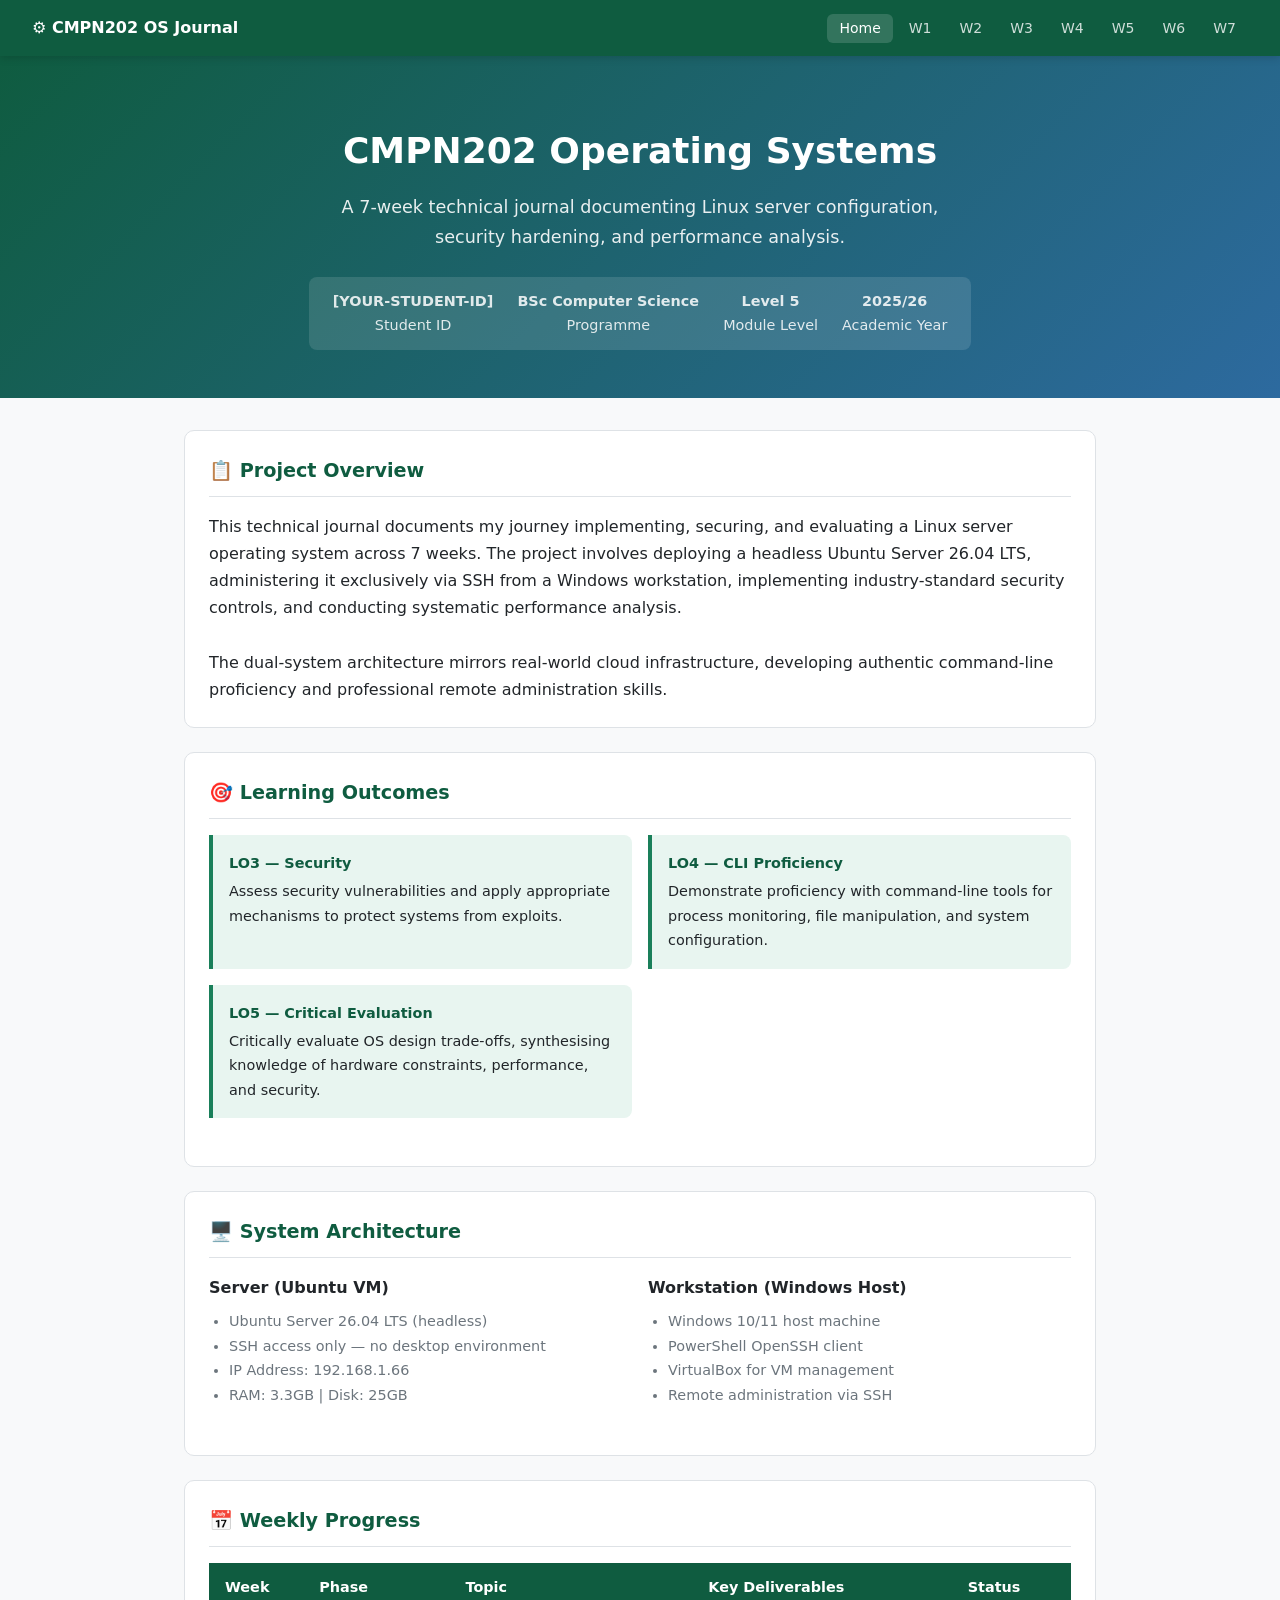
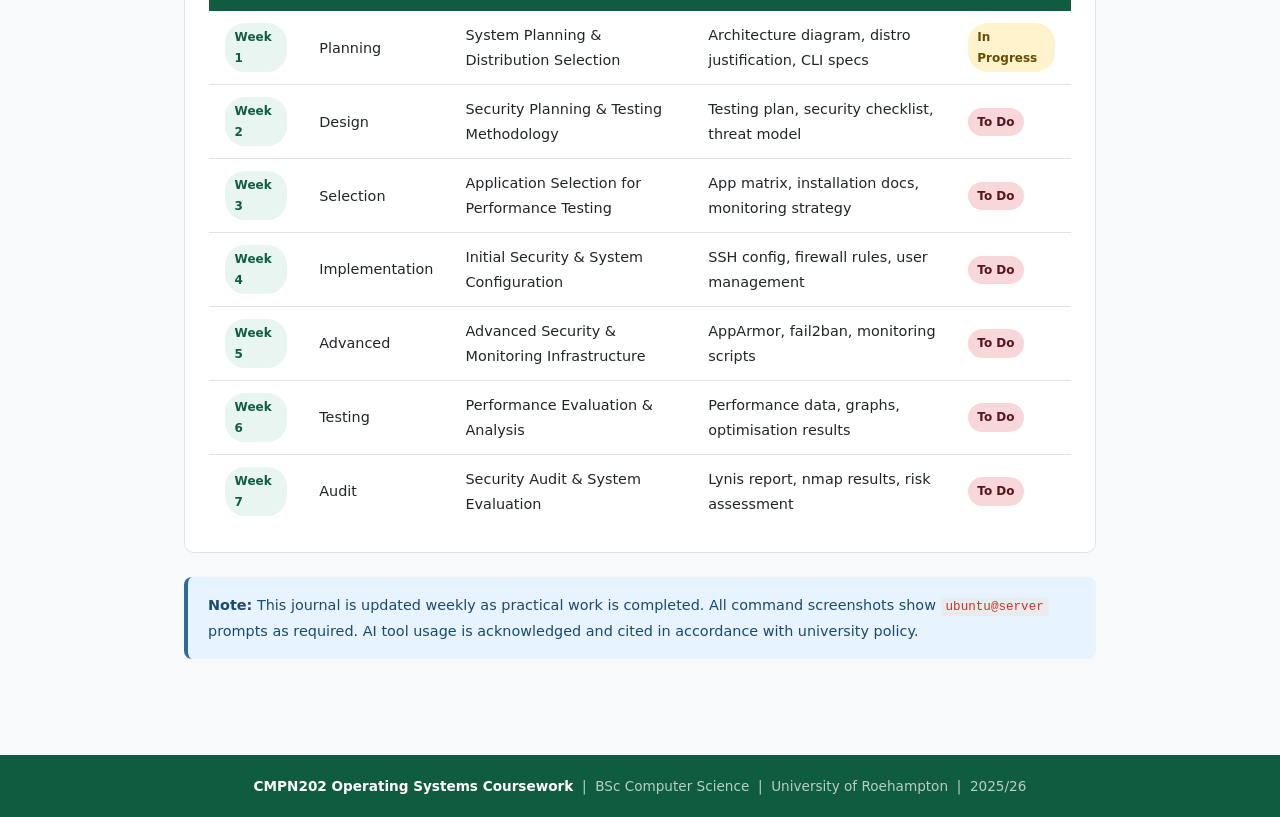
==== index.html @ 2b20d47f "Create index.html" ====
<!DOCTYPE html>
<html lang="en">
<head>
  <meta charset="UTF-8">
  <meta name="viewport" content="width=device-width, initial-scale=1.0">
  <title>CMPN202 OS Journal | [YOUR-STUDENT-ID]</title>
  <link rel="stylesheet" href="style.css">
</head>
<body>

<nav>
  <a href="index.html" class="brand">⚙️ CMPN202 OS Journal</a>
  <ul class="nav-links">
    <li><a href="index.html" class="active">Home</a></li>
    <li><a href="weeks/week1.html">W1</a></li>
    <li><a href="weeks/week2.html">W2</a></li>
    <li><a href="weeks/week3.html">W3</a></li>
    <li><a href="weeks/week4.html">W4</a></li>
    <li><a href="weeks/week5.html">W5</a></li>
    <li><a href="weeks/week6.html">W6</a></li>
    <li><a href="weeks/week7.html">W7</a></li>
  </ul>
</nav>

<div class="hero">
  <h1>CMPN202 Operating Systems</h1>
  <p>A 7-week technical journal documenting Linux server configuration, security hardening, and performance analysis.</p>
  <div class="meta">
    <span><strong>[YOUR-STUDENT-ID]</strong>Student ID</span>
    <span><strong>BSc Computer Science</strong>Programme</span>
    <span><strong>Level 5</strong>Module Level</span>
    <span><strong>2025/26</strong>Academic Year</span>
  </div>
</div>

<div class="container">

  <div class="card">
    <h2>📋 Project Overview</h2>
    <p>This technical journal documents my journey implementing, securing, and evaluating a Linux server operating system across 7 weeks. The project involves deploying a headless Ubuntu Server 26.04 LTS, administering it exclusively via SSH from a Windows workstation, implementing industry-standard security controls, and conducting systematic performance analysis.</p>
    <br>
    <p>The dual-system architecture mirrors real-world cloud infrastructure, developing authentic command-line proficiency and professional remote administration skills.</p>
  </div>

  <div class="card">
    <h2>🎯 Learning Outcomes</h2>
    <div class="grid-2">
      <div class="lo-item">
        <strong>LO3 — Security</strong>
        Assess security vulnerabilities and apply appropriate mechanisms to protect systems from exploits.
      </div>
      <div class="lo-item">
        <strong>LO4 — CLI Proficiency</strong>
        Demonstrate proficiency with command-line tools for process monitoring, file manipulation, and system configuration.
      </div>
      <div class="lo-item">
        <strong>LO5 — Critical Evaluation</strong>
        Critically evaluate OS design trade-offs, synthesising knowledge of hardware constraints, performance, and security.
      </div>
    </div>
  </div>

  <div class="card">
    <h2>🖥️ System Architecture</h2>
    <div class="grid-2">
      <div>
        <h3>Server (Ubuntu VM)</h3>
        <ul style="padding-left:1.25rem; font-size:0.9rem; color:#6c757d;">
          <li>Ubuntu Server 26.04 LTS (headless)</li>
          <li>SSH access only — no desktop environment</li>
          <li>IP Address: 192.168.1.66</li>
          <li>RAM: 3.3GB | Disk: 25GB</li>
        </ul>
      </div>
      <div>
        <h3>Workstation (Windows Host)</h3>
        <ul style="padding-left:1.25rem; font-size:0.9rem; color:#6c757d;">
          <li>Windows 10/11 host machine</li>
          <li>PowerShell OpenSSH client</li>
          <li>VirtualBox for VM management</li>
          <li>Remote administration via SSH</li>
        </ul>
      </div>
    </div>
  </div>

  <div class="card">
    <h2>📅 Weekly Progress</h2>
    <table class="week-table">
      <thead>
        <tr>
          <th>Week</th>
          <th>Phase</th>
          <th>Topic</th>
          <th>Key Deliverables</th>
          <th>Status</th>
        </tr>
      </thead>
      <tbody>
        <tr>
          <td><a href="weeks/week1.html"><span class="badge badge-week">Week 1</span></a></td>
          <td>Planning</td>
          <td>System Planning &amp; Distribution Selection</td>
          <td>Architecture diagram, distro justification, CLI specs</td>
          <td><span class="badge badge-progress">In Progress</span></td>
        </tr>
        <tr>
          <td><a href="weeks/week2.html"><span class="badge badge-week">Week 2</span></a></td>
          <td>Design</td>
          <td>Security Planning &amp; Testing Methodology</td>
          <td>Testing plan, security checklist, threat model</td>
          <td><span class="badge badge-todo">To Do</span></td>
        </tr>
        <tr>
          <td><a href="weeks/week3.html"><span class="badge badge-week">Week 3</span></a></td>
          <td>Selection</td>
          <td>Application Selection for Performance Testing</td>
          <td>App matrix, installation docs, monitoring strategy</td>
          <td><span class="badge badge-todo">To Do</span></td>
        </tr>
        <tr>
          <td><a href="weeks/week4.html"><span class="badge badge-week">Week 4</span></a></td>
          <td>Implementation</td>
          <td>Initial Security &amp; System Configuration</td>
          <td>SSH config, firewall rules, user management</td>
          <td><span class="badge badge-todo">To Do</span></td>
        </tr>
        <tr>
          <td><a href="weeks/week5.html"><span class="badge badge-week">Week 5</span></a></td>
          <td>Advanced</td>
          <td>Advanced Security &amp; Monitoring Infrastructure</td>
          <td>AppArmor, fail2ban, monitoring scripts</td>
          <td><span class="badge badge-todo">To Do</span></td>
        </tr>
        <tr>
          <td><a href="weeks/week6.html"><span class="badge badge-week">Week 6</span></a></td>
          <td>Testing</td>
          <td>Performance Evaluation &amp; Analysis</td>
          <td>Performance data, graphs, optimisation results</td>
          <td><span class="badge badge-todo">To Do</span></td>
        </tr>
        <tr>
          <td><a href="weeks/week7.html"><span class="badge badge-week">Week 7</span></a></td>
          <td>Audit</td>
          <td>Security Audit &amp; System Evaluation</td>
          <td>Lynis report, nmap results, risk assessment</td>
          <td><span class="badge badge-todo">To Do</span></td>
        </tr>
      </tbody>
    </table>
  </div>

  <div class="callout callout-info">
    <strong>Note:</strong> This journal is updated weekly as practical work is completed. All command screenshots show <code>ubuntu@server</code> prompts as required. AI tool usage is acknowledged and cited in accordance with university policy.
  </div>

</div>

<footer>
  <strong>CMPN202 Operating Systems Coursework</strong> &nbsp;|&nbsp; BSc Computer Science &nbsp;|&nbsp; University of Roehampton &nbsp;|&nbsp; 2025/26
</footer>

</body>
</html>
---- style.css ----
* { margin: 0; padding: 0; box-sizing: border-box; }

:root {
  --primary: #1a7f5a;
  --primary-light: #e8f5f0;
  --primary-dark: #0f5c40;
  --accent: #2d6a9f;
  --bg: #f8f9fa;
  --surface: #ffffff;
  --border: #dee2e6;
  --text: #212529;
  --text-muted: #6c757d;
  --code-bg: #1e1e2e;
  --code-text: #cdd6f4;
}

body {
  font-family: 'Segoe UI', system-ui, sans-serif;
  background: var(--bg);
  color: var(--text);
  line-height: 1.7;
  font-size: 16px;
}

nav {
  background: var(--primary-dark);
  color: #fff;
  padding: 0 2rem;
  display: flex;
  align-items: center;
  justify-content: space-between;
  height: 56px;
  position: sticky;
  top: 0;
  z-index: 100;
  box-shadow: 0 2px 8px rgba(0,0,0,0.15);
}

nav .brand {
  font-weight: 700;
  font-size: 1rem;
  color: #fff;
  text-decoration: none;
}

nav .nav-links {
  display: flex;
  gap: 0.25rem;
  list-style: none;
}

nav .nav-links a {
  color: rgba(255,255,255,0.8);
  text-decoration: none;
  padding: 0.4rem 0.75rem;
  border-radius: 6px;
  font-size: 0.875rem;
  transition: background 0.15s;
}

nav .nav-links a:hover,
nav .nav-links a.active {
  background: rgba(255,255,255,0.15);
  color: #fff;
}

.hero {
  background: linear-gradient(135deg, #0f5c40 0%, #2d6a9f 100%);
  color: #fff;
  padding: 4rem 2rem 3rem;
  text-align: center;
}

.hero h1 { font-size: 2.25rem; font-weight: 700; margin-bottom: 0.75rem; }
.hero p { font-size: 1.1rem; opacity: 0.9; max-width: 640px; margin: 0 auto 1.5rem; }

.hero .meta {
  display: inline-flex;
  gap: 1.5rem;
  background: rgba(255,255,255,0.12);
  border-radius: 8px;
  padding: 0.75rem 1.5rem;
  font-size: 0.9rem;
}

.hero .meta span { opacity: 0.85; }
.hero .meta strong { display: block; opacity: 1; }

.container { max-width: 960px; margin: 0 auto; padding: 2rem 1.5rem; }

.page-header {
  background: #fff;
  border-bottom: 3px solid #1a7f5a;
  padding: 2rem 2rem 1.5rem;
  margin-bottom: 2rem;
}

.week-badge {
  background: #1a7f5a;
  color: #fff;
  font-size: 0.75rem;
  font-weight: 700;
  padding: 0.25rem 0.75rem;
  border-radius: 20px;
  text-transform: uppercase;
  display: inline-block;
  margin-bottom: 0.75rem;
  letter-spacing: 1px;
}

.page-header h1 { font-size: 1.75rem; font-weight: 700; color: #0f5c40; margin-bottom: 0.5rem; }
.page-header p { color: #6c757d; font-size: 0.95rem; }

.card {
  background: #fff;
  border: 1px solid #dee2e6;
  border-radius: 10px;
  padding: 1.5rem;
  margin-bottom: 1.5rem;
}

.card h2 {
  font-size: 1.2rem;
  font-weight: 600;
  color: #0f5c40;
  margin-bottom: 1rem;
  padding-bottom: 0.5rem;
  border-bottom: 1px solid #dee2e6;
}

.card h3 { font-size: 1rem; font-weight: 600; margin-bottom: 0.5rem; }

pre {
  background: #1e1e2e;
  color: #cdd6f4;
  border-radius: 8px;
  padding: 1.25rem;
  overflow-x: auto;
  font-family: 'Cascadia Code', 'Consolas', monospace;
  font-size: 0.875rem;
  line-height: 1.6;
  margin: 0.75rem 0;
}

code {
  font-family: 'Consolas', monospace;
  font-size: 0.875em;
  background: #e9ecef;
  color: #c0392b;
  padding: 0.15em 0.4em;
  border-radius: 4px;
}

pre code { background: none; color: inherit; padding: 0; }

.week-table { width: 100%; border-collapse: collapse; font-size: 0.9rem; }
.week-table th { background: #0f5c40; color: #fff; padding: 0.75rem 1rem; text-align: left; }
.week-table td { padding: 0.75rem 1rem; border-bottom: 1px solid #dee2e6; vertical-align: middle; }
.week-table tr:last-child td { border-bottom: none; }
.week-table tr:hover td { background: #e8f5f0; }
.week-table a { color: #2d6a9f; text-decoration: none; font-weight: 500; }

.badge { display: inline-block; padding: 0.25rem 0.6rem; border-radius: 20px; font-size: 0.75rem; font-weight: 600; }
.badge-done { background: #d1e7dd; color: #0a3622; }
.badge-progress { background: #fff3cd; color: #664d03; }
.badge-todo { background: #f8d7da; color: #58151c; }
.badge-week { background: #e8f5f0; color: #0f5c40; }

.grid-2 { display: grid; grid-template-columns: repeat(auto-fit, minmax(280px, 1fr)); gap: 1rem; margin-bottom: 1.5rem; }

.lo-item {
  background: #e8f5f0;
  border-left: 4px solid #1a7f5a;
  border-radius: 0 8px 8px 0;
  padding: 1rem;
  font-size: 0.9rem;
}

.lo-item strong { display: block; color: #0f5c40; margin-bottom: 0.25rem; }

.callout { border-radius: 8px; padding: 1rem 1.25rem; margin: 1rem 0; font-size: 0.9rem; border-left: 4px solid; }
.callout-info { background: #e7f3ff; border-color: #2d6a9f; color: #1a4a6e; }
.callout-warn { background: #fff8e1; border-color: #fd7e14; color: #7a4f00; }
.callout-success { background: #d1e7dd; border-color: #198754; color: #0a3622; }
.callout-danger { background: #f8d7da; border-color: #dc3545; color: #58151c; }

.screenshot {
  background: #e9ecef;
  border: 2px dashed #dee2e6;
  border-radius: 8px;
  min-height: 160px;
  display: flex;
  flex-direction: column;
  align-items: center;
  justify-content: center;
  color: #6c757d;
  font-size: 0.875rem;
  margin: 1rem 0;
  text-align: center;
  padding: 1rem;
}

.pagination {
  display: flex;
  justify-content: space-between;
  padding: 1.5rem 0;
  margin-top: 1rem;
  border-top: 1px solid #dee2e6;
}

.pagination a {
  display: inline-flex;
  align-items: center;
  gap: 0.5rem;
  color: #0f5c40;
  text-decoration: none;
  font-weight: 500;
  font-size: 0.9rem;
  padding: 0.5rem 1rem;
  border: 1px solid #dee2e6;
  border-radius: 6px;
  transition: background 0.15s;
}

.pagination a:hover { background: #e8f5f0; }

footer {
  background: #0f5c40;
  color: rgba(255,255,255,0.7);
  text-align: center;
  padding: 1.25rem;
  font-size: 0.85rem;
  margin-top: 3rem;
}

footer strong { color: #fff; }
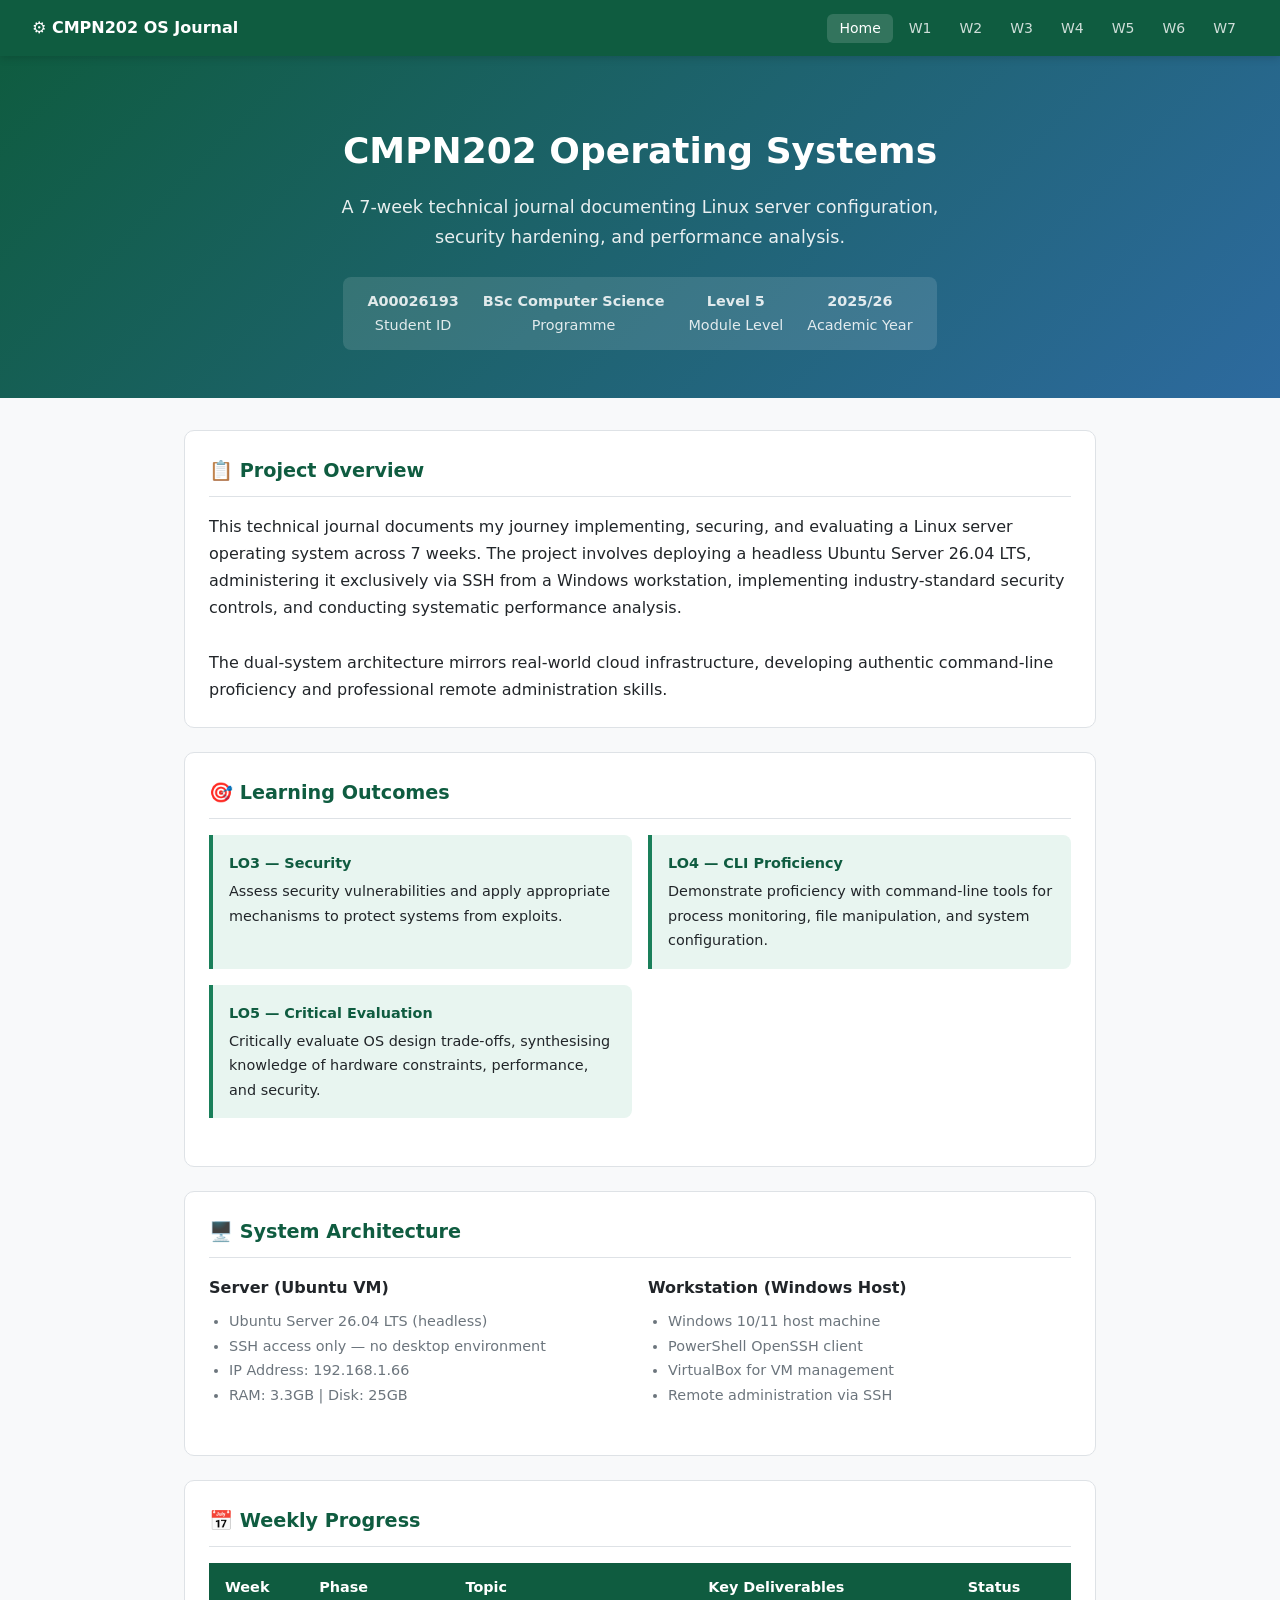
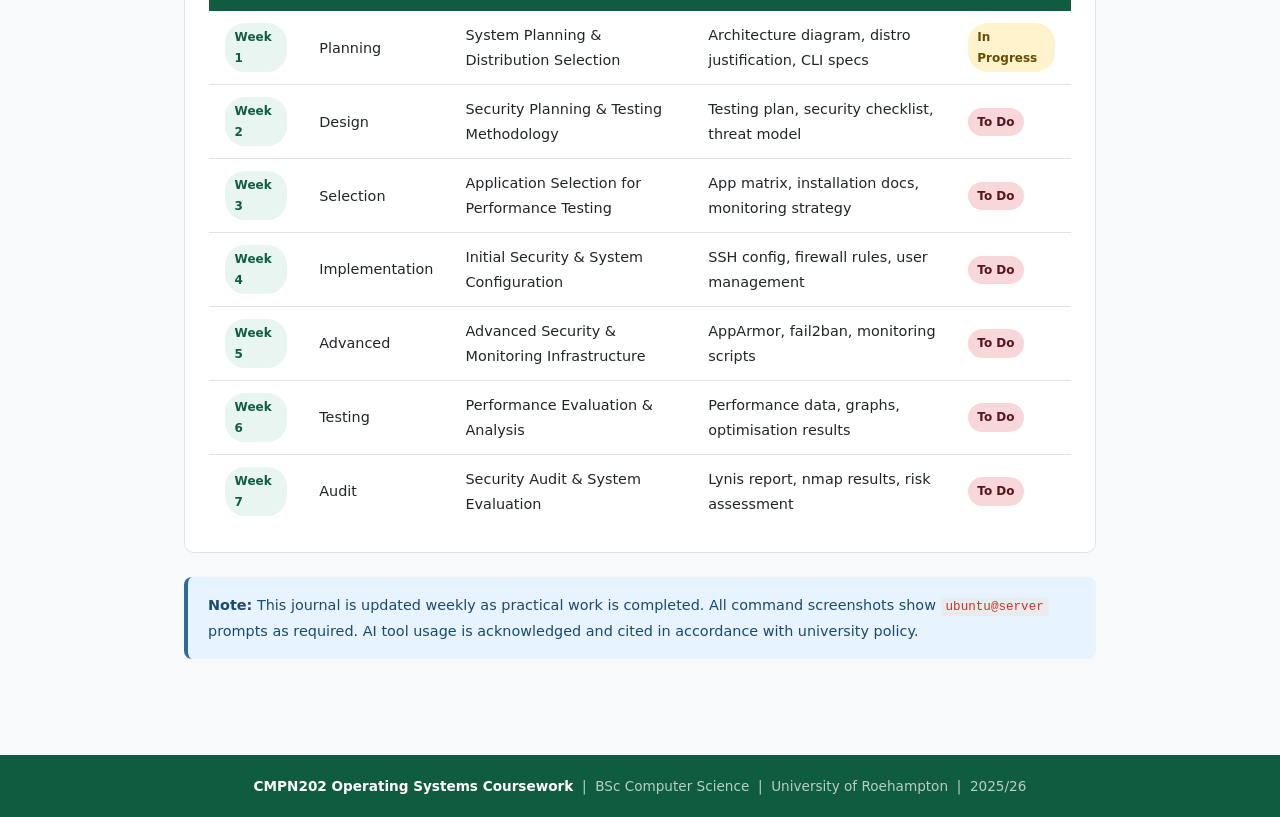
==== commit a3b4164d: "Update index.html" ====
--- a/index.html
+++ b/index.html
@@ -3,7 +3,7 @@
 <head>
   <meta charset="UTF-8">
   <meta name="viewport" content="width=device-width, initial-scale=1.0">
-  <title>CMPN202 OS Journal | [YOUR-STUDENT-ID]</title>
+  <title>CMPN202 OS Journal | A00026193</title>
   <link rel="stylesheet" href="style.css">
 </head>
 <body>
@@ -26,7 +26,7 @@
   <h1>CMPN202 Operating Systems</h1>
   <p>A 7-week technical journal documenting Linux server configuration, security hardening, and performance analysis.</p>
   <div class="meta">
-    <span><strong>[YOUR-STUDENT-ID]</strong>Student ID</span>
+    <span><strong>A00026193</strong>Student ID</span>
     <span><strong>BSc Computer Science</strong>Programme</span>
     <span><strong>Level 5</strong>Module Level</span>
     <span><strong>2025/26</strong>Academic Year</span>
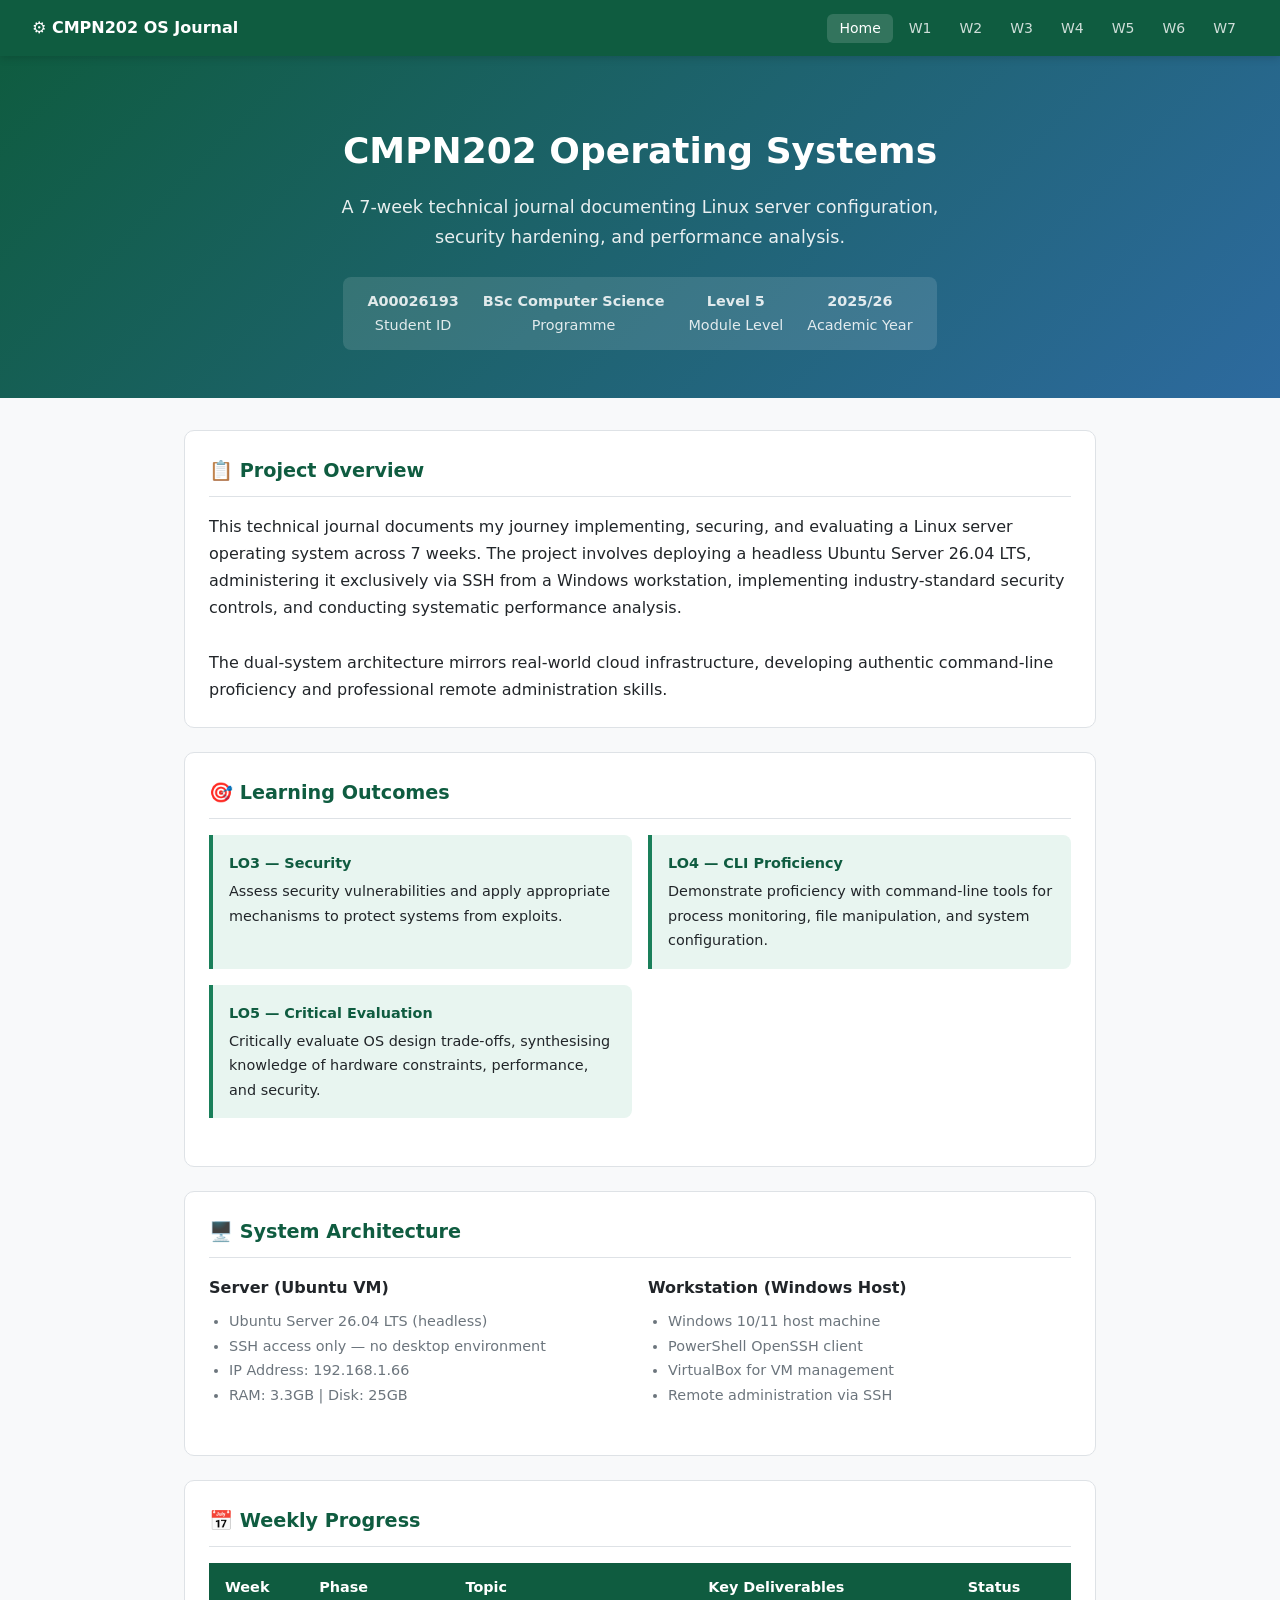
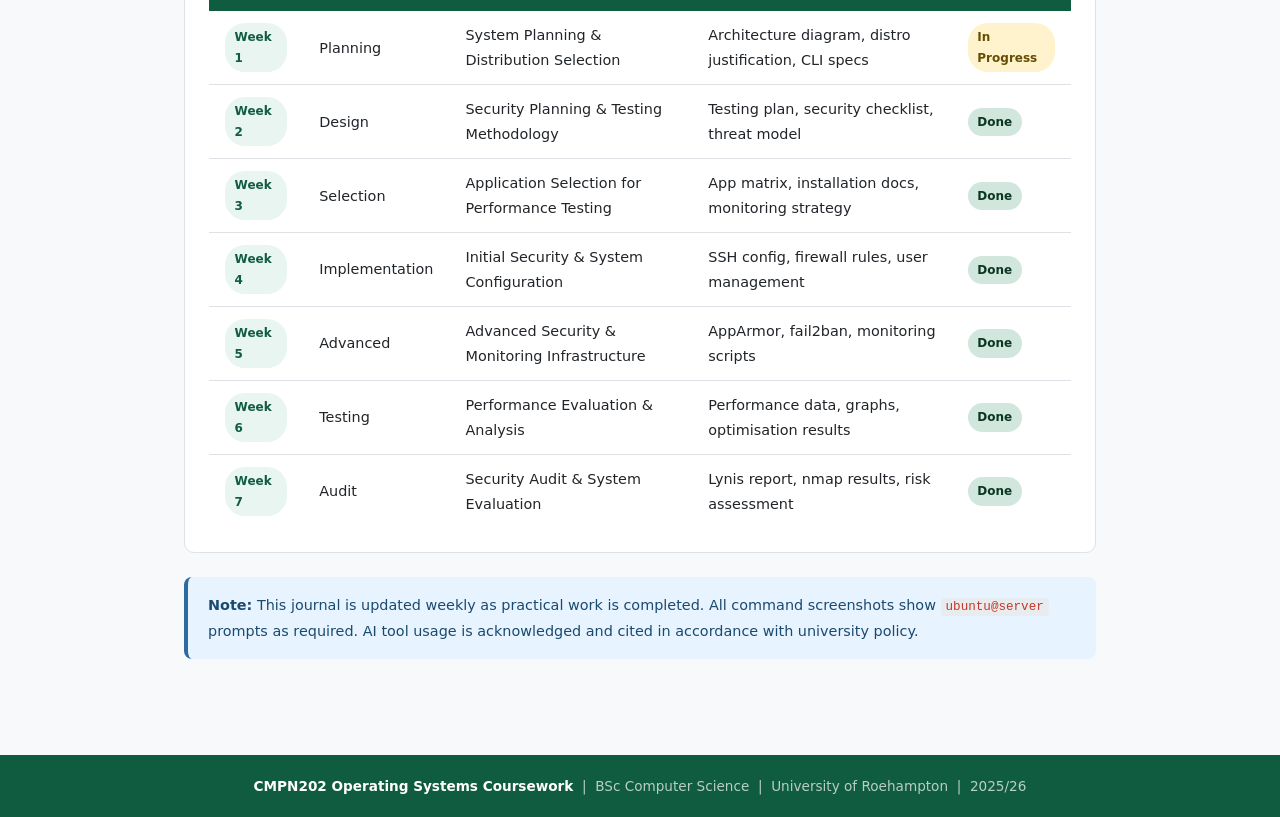
==== commit ee457803: "Update index.html" ====
--- a/index.html
+++ b/index.html
@@ -109,42 +109,42 @@
           <td>Design</td>
           <td>Security Planning &amp; Testing Methodology</td>
           <td>Testing plan, security checklist, threat model</td>
-          <td><span class="badge badge-todo">To Do</span></td>
+          <td><span class="badge badge-done">Done</span></td>
         </tr>
         <tr>
           <td><a href="weeks/week3.html"><span class="badge badge-week">Week 3</span></a></td>
           <td>Selection</td>
           <td>Application Selection for Performance Testing</td>
           <td>App matrix, installation docs, monitoring strategy</td>
-          <td><span class="badge badge-todo">To Do</span></td>
+          <td><span class="badge badge-done">Done</span></td>
         </tr>
         <tr>
           <td><a href="weeks/week4.html"><span class="badge badge-week">Week 4</span></a></td>
           <td>Implementation</td>
           <td>Initial Security &amp; System Configuration</td>
           <td>SSH config, firewall rules, user management</td>
-          <td><span class="badge badge-todo">To Do</span></td>
+          <td><span class="badge badge-done">Done</span></td>
         </tr>
         <tr>
           <td><a href="weeks/week5.html"><span class="badge badge-week">Week 5</span></a></td>
           <td>Advanced</td>
           <td>Advanced Security &amp; Monitoring Infrastructure</td>
           <td>AppArmor, fail2ban, monitoring scripts</td>
-          <td><span class="badge badge-todo">To Do</span></td>
+          <td><span class="badge badge-done">Done</span></td>
         </tr>
         <tr>
           <td><a href="weeks/week6.html"><span class="badge badge-week">Week 6</span></a></td>
           <td>Testing</td>
           <td>Performance Evaluation &amp; Analysis</td>
           <td>Performance data, graphs, optimisation results</td>
-          <td><span class="badge badge-todo">To Do</span></td>
+          <td><span class="badge badge-done">Done</span></td>
         </tr>
         <tr>
           <td><a href="weeks/week7.html"><span class="badge badge-week">Week 7</span></a></td>
           <td>Audit</td>
           <td>Security Audit &amp; System Evaluation</td>
           <td>Lynis report, nmap results, risk assessment</td>
-          <td><span class="badge badge-todo">To Do</span></td>
+          <td><span class="badge badge-done">Done</span></td>
         </tr>
       </tbody>
     </table>
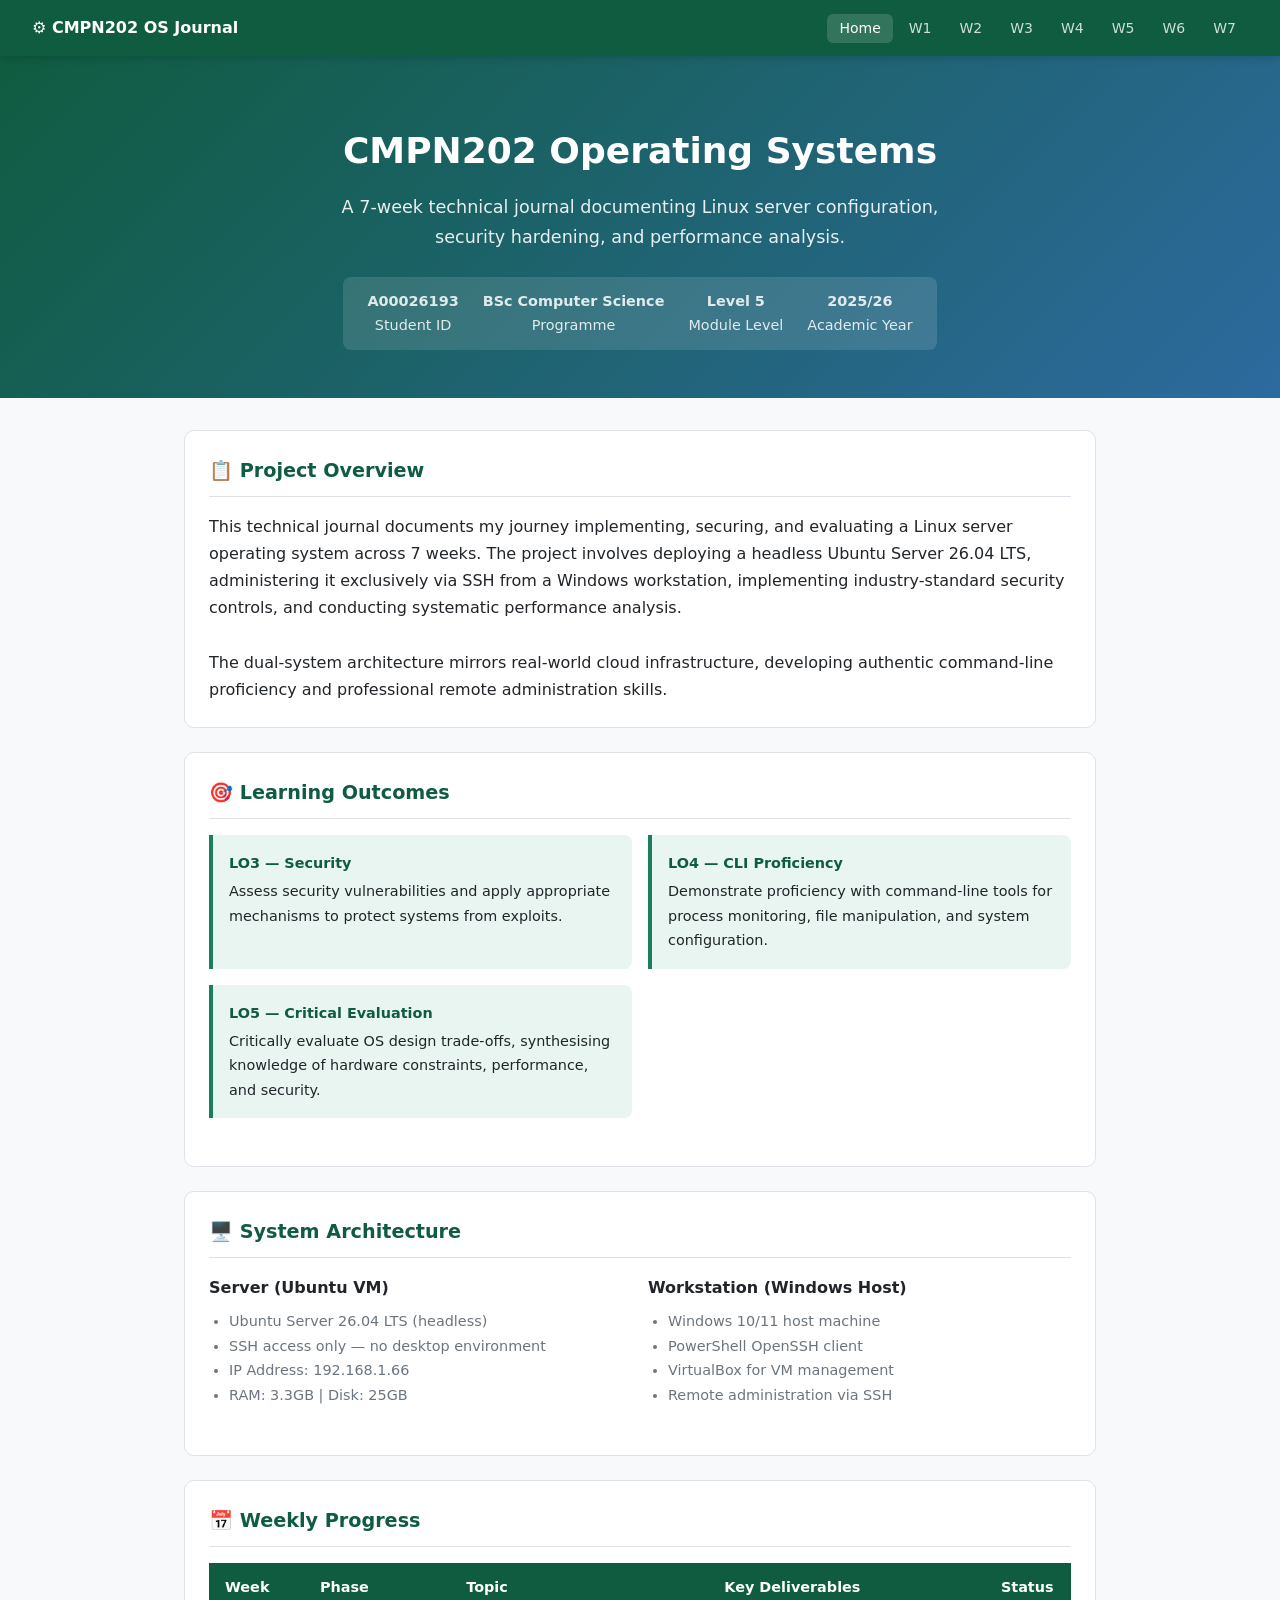
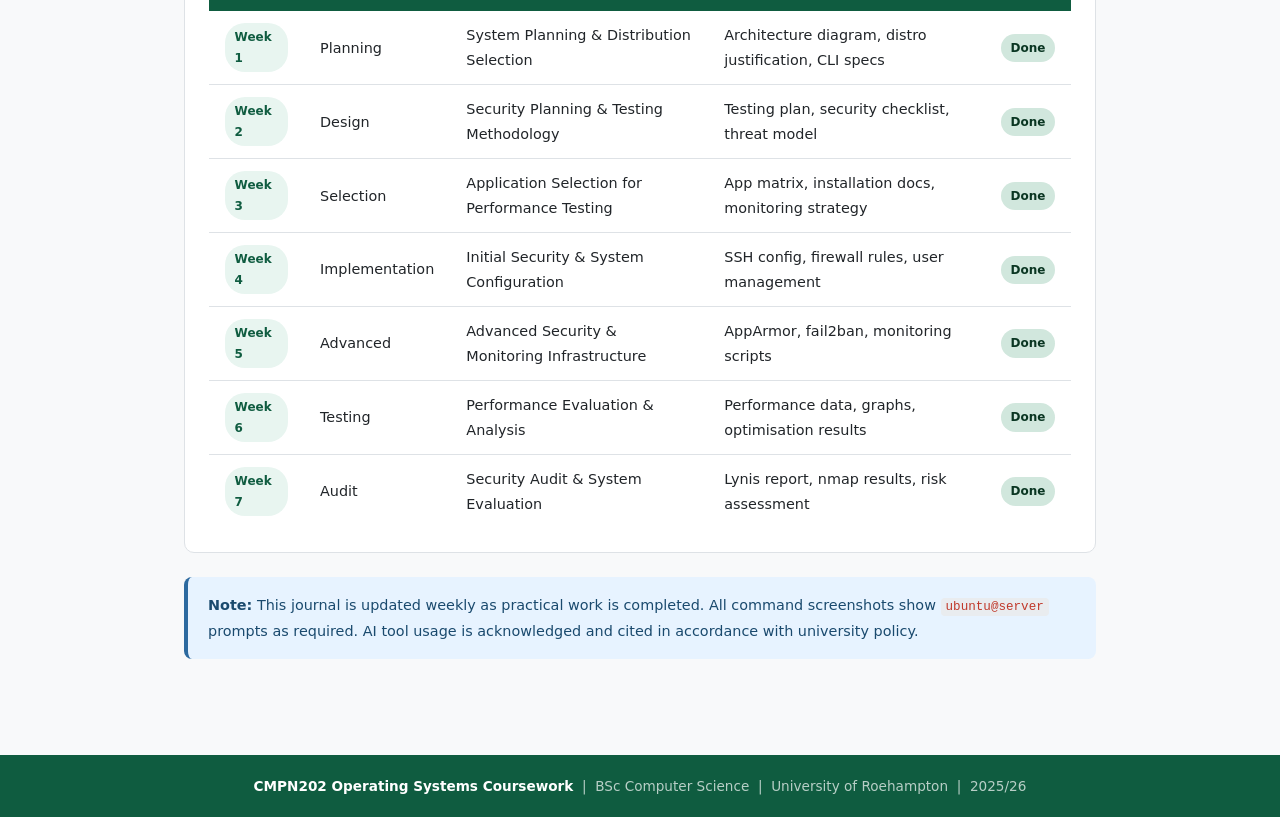
==== commit 2e19065a: "Update index.html" ====
--- a/index.html
+++ b/index.html
@@ -102,7 +102,7 @@
           <td>Planning</td>
           <td>System Planning &amp; Distribution Selection</td>
           <td>Architecture diagram, distro justification, CLI specs</td>
-          <td><span class="badge badge-progress">In Progress</span></td>
+          <td><span class="badge badge-done">Done</span></td>
         </tr>
         <tr>
           <td><a href="weeks/week2.html"><span class="badge badge-week">Week 2</span></a></td>
